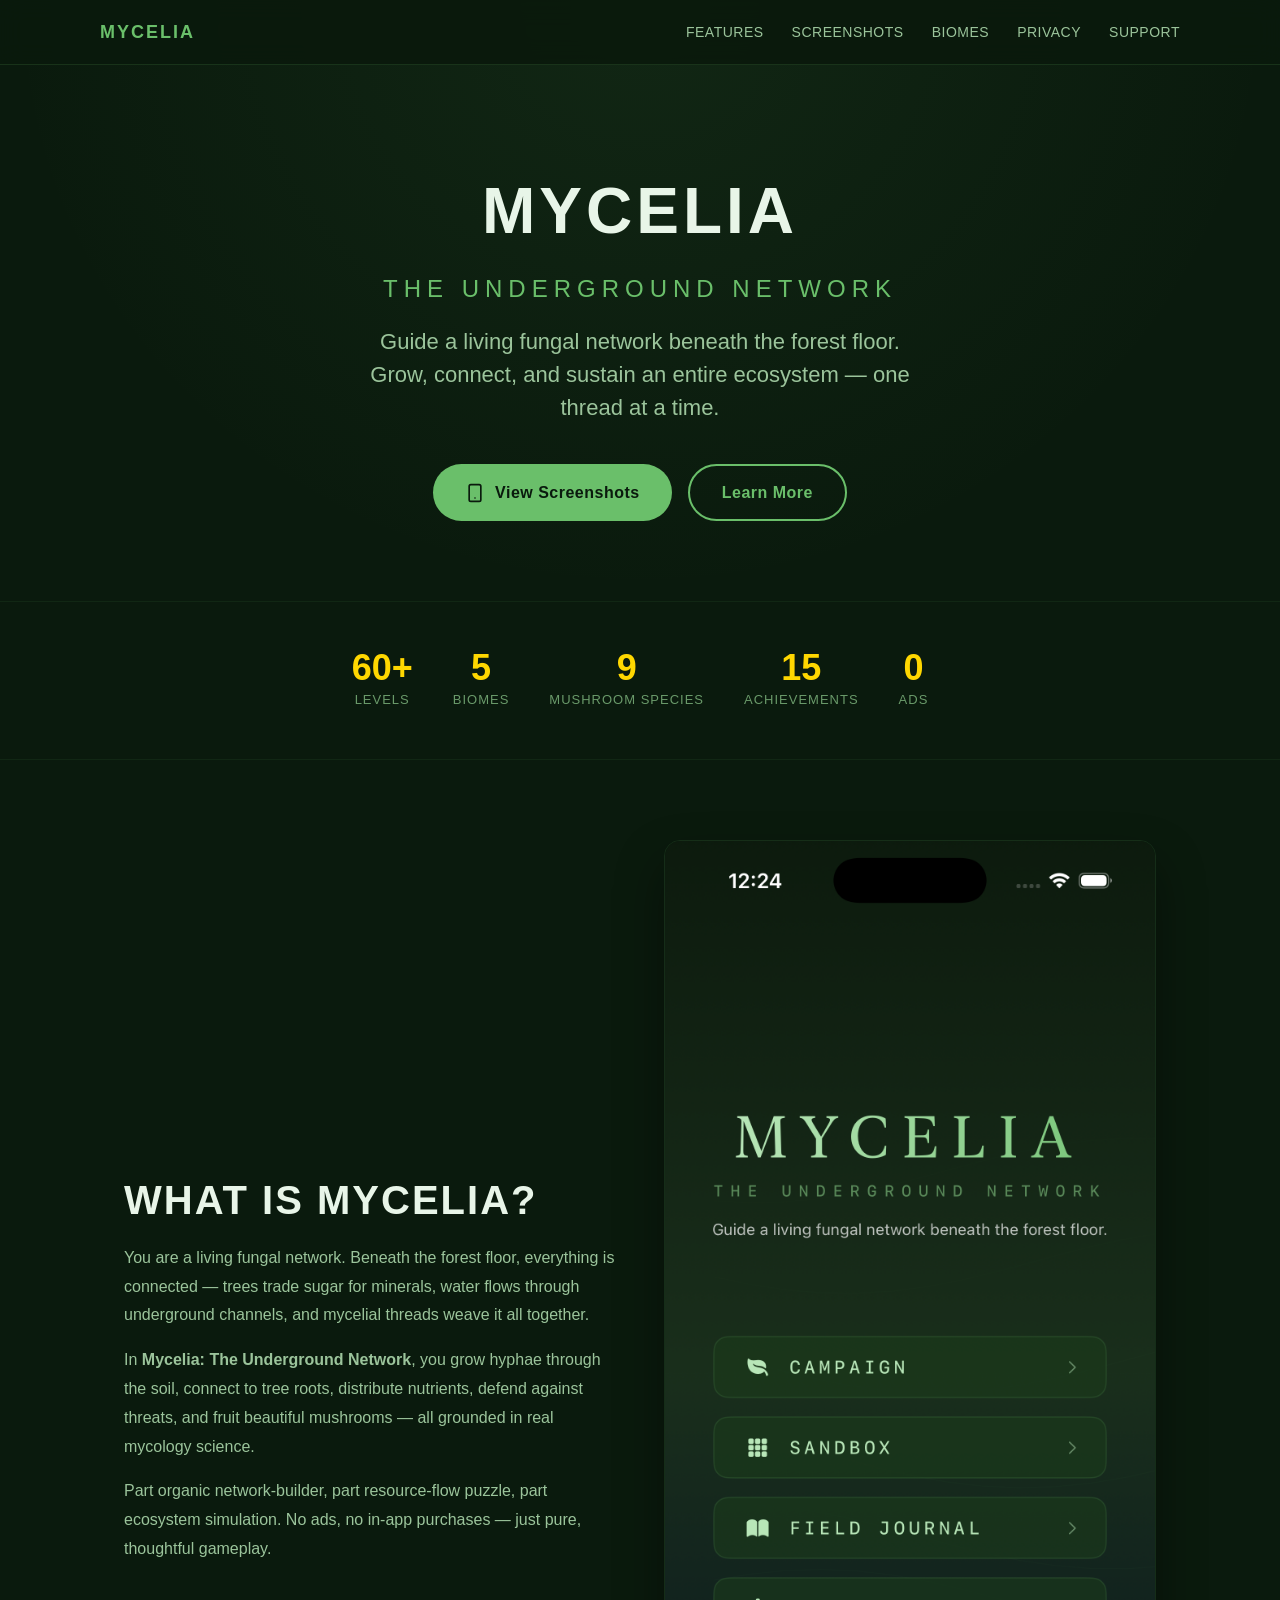
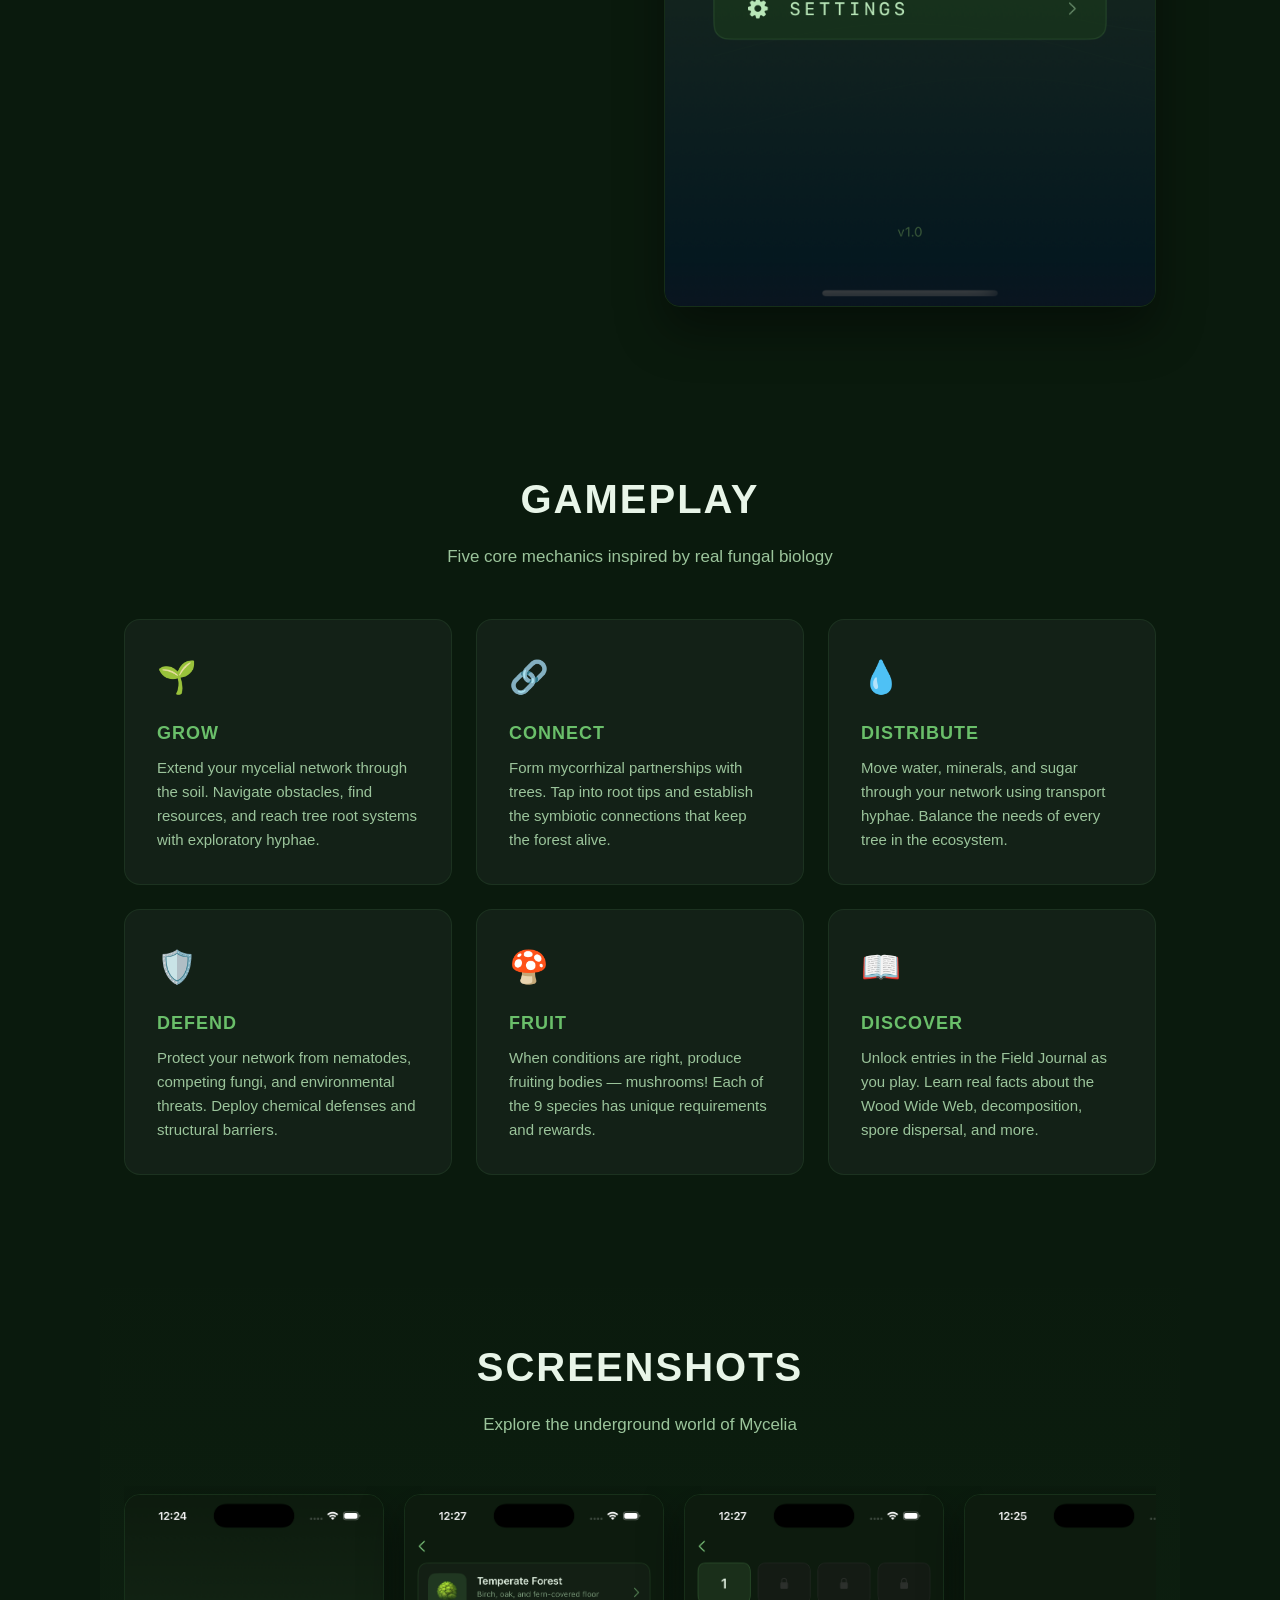
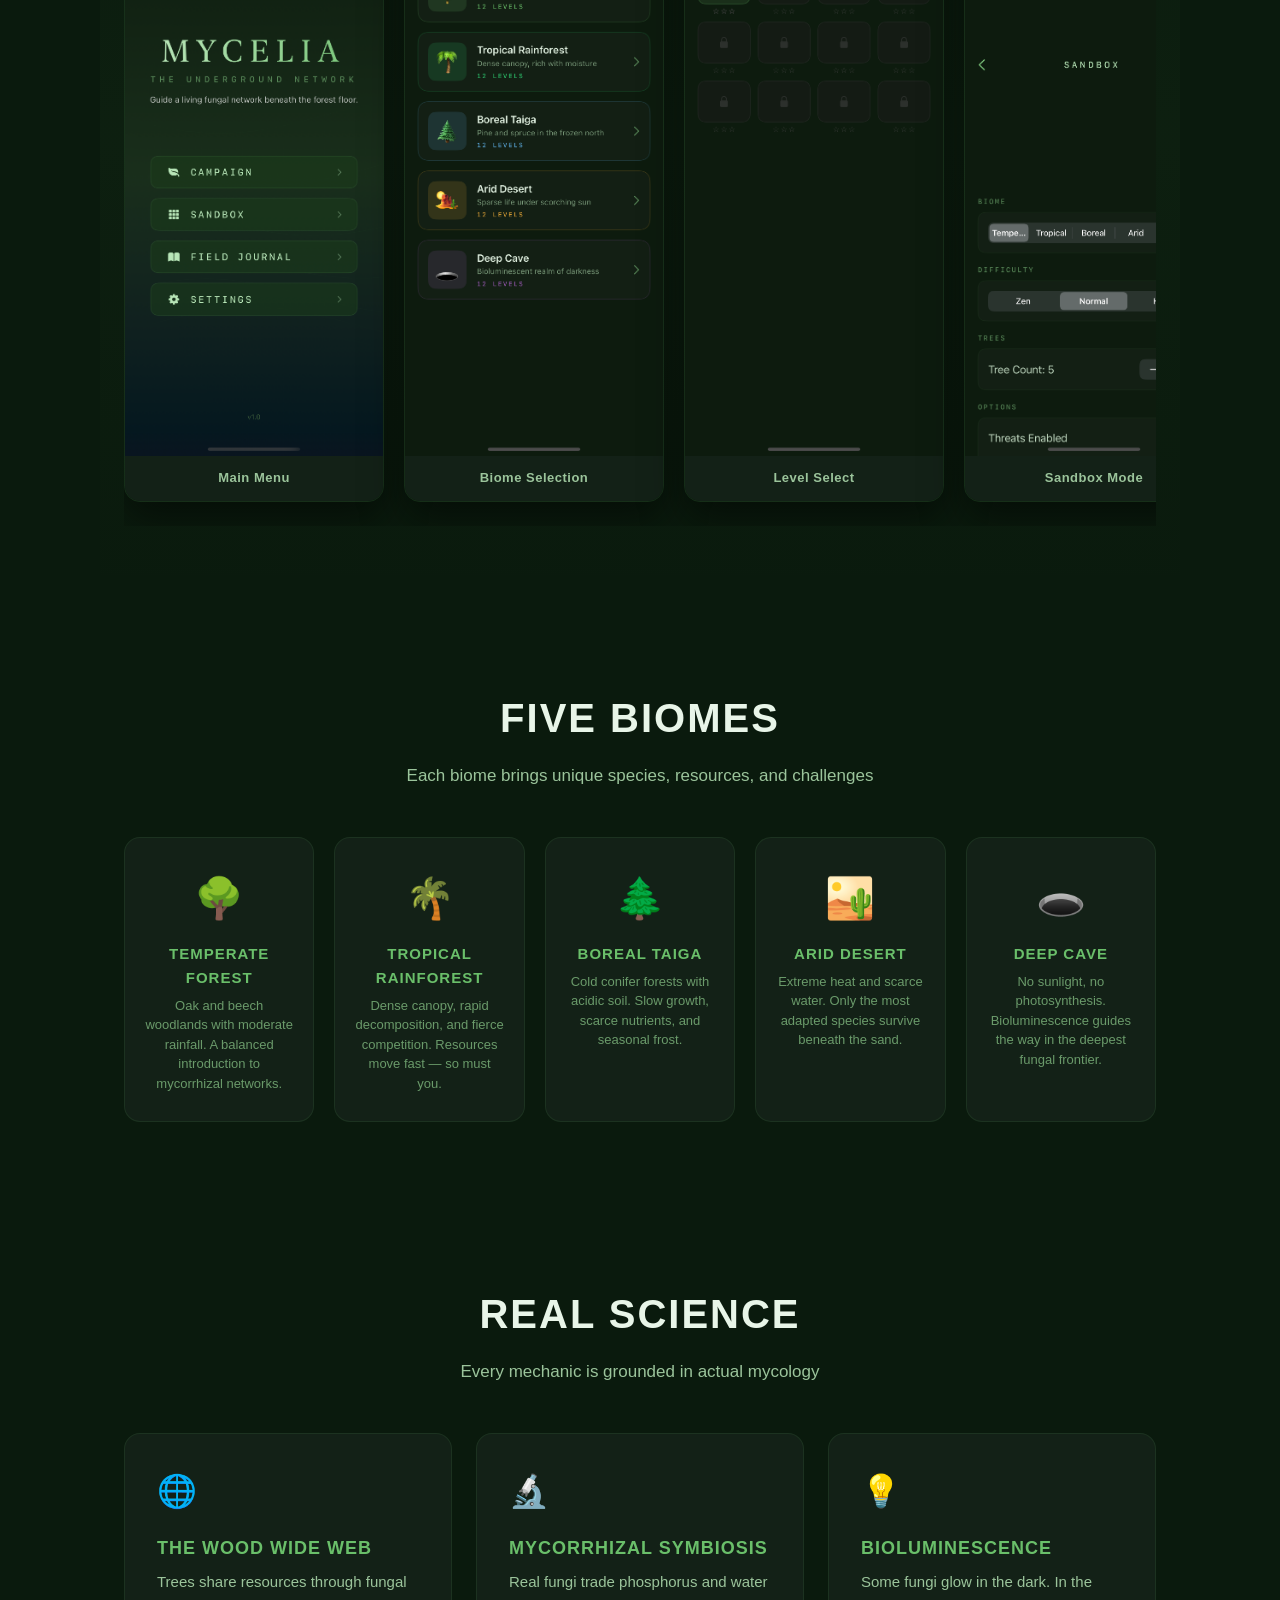
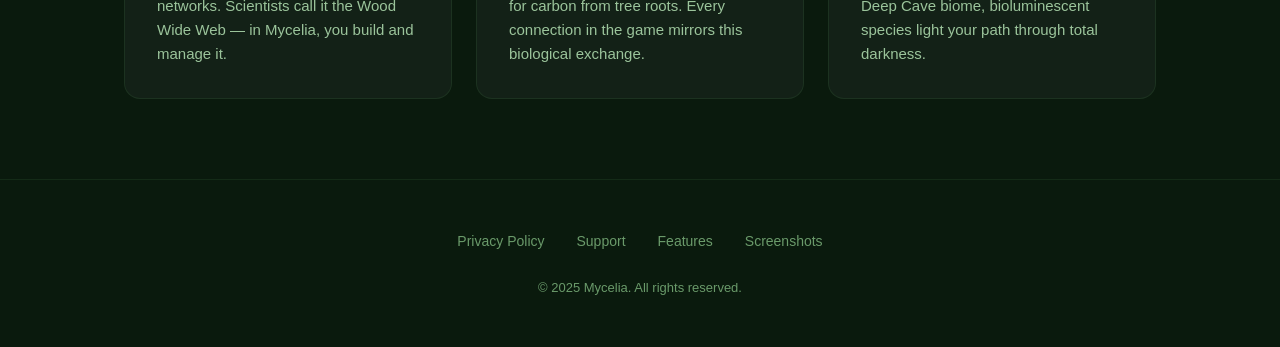
==== docs/index.html @ 4af87801 "Add files via upload" ====
<!DOCTYPE html>
<html lang="en">
<head>
  <meta charset="UTF-8">
  <meta name="viewport" content="width=device-width, initial-scale=1.0">
  <title>Mycelia: The Underground Network — Organic Fungal Network Puzzle Game for iOS</title>
  <meta name="description" content="Guide a living fungal network beneath the forest floor. Grow hyphae, connect roots, distribute nutrients, and fruit mushrooms across 5 biomes and 60 levels.">
  <meta name="theme-color" content="#0a1a0d">
  <meta property="og:title" content="Mycelia: The Underground Network">
  <meta property="og:description" content="An organic network-builder and ecosystem simulation for iOS. Guide a fungal network through 5 biomes, 60 levels, and real mycology.">
  <meta property="og:type" content="website">
  <meta property="og:image" content="screenshots/01_main_menu.png">
  <link rel="stylesheet" href="style.css">
</head>
<body>

<!-- ── Navigation ── -->
<nav class="site-nav" role="navigation" aria-label="Main navigation">
  <div class="nav-inner">
    <a href="index.html" class="logo">Mycelia</a>
    <ul class="nav-links">
      <li><a href="#features">Features</a></li>
      <li><a href="#screenshots">Screenshots</a></li>
      <li><a href="#biomes">Biomes</a></li>
      <li><a href="privacy.html">Privacy</a></li>
      <li><a href="support.html">Support</a></li>
    </ul>
  </div>
</nav>

<!-- ── Hero ── -->
<header class="hero">
  <h1>
    Mycelia
    <span>The Underground Network</span>
  </h1>
  <p class="tagline">Guide a living fungal network beneath the forest floor. Grow, connect, and sustain an entire ecosystem — one thread at a time.</p>
  <div class="cta-group">
    <a href="#screenshots" class="btn-primary">
      <svg viewBox="0 0 24 24" fill="none" stroke="currentColor" stroke-width="2" stroke-linecap="round" stroke-linejoin="round"><rect x="5" y="2" width="14" height="20" rx="2" ry="2"/><line x1="12" y1="18" x2="12.01" y2="18"/></svg>
      View Screenshots
    </a>
    <a href="#features" class="btn-secondary">Learn More</a>
  </div>
</header>

<!-- ── Highlights Strip ── -->
<div class="highlights">
  <div class="highlight-item">
    <div class="highlight-number">60+</div>
    <div class="highlight-label">Levels</div>
  </div>
  <div class="highlight-item">
    <div class="highlight-number">5</div>
    <div class="highlight-label">Biomes</div>
  </div>
  <div class="highlight-item">
    <div class="highlight-number">9</div>
    <div class="highlight-label">Mushroom Species</div>
  </div>
  <div class="highlight-item">
    <div class="highlight-number">15</div>
    <div class="highlight-label">Achievements</div>
  </div>
  <div class="highlight-item">
    <div class="highlight-number">0</div>
    <div class="highlight-label">Ads</div>
  </div>
</div>

<!-- ── About ── -->
<section class="section" id="about">
  <div class="about-grid">
    <div class="about-text">
      <h2 class="section-title" style="text-align:left">What Is Mycelia?</h2>
      <p>You are a living fungal network. Beneath the forest floor, everything is connected — trees trade sugar for minerals, water flows through underground channels, and mycelial threads weave it all together.</p>
      <p>In <strong>Mycelia: The Underground Network</strong>, you grow hyphae through the soil, connect to tree roots, distribute nutrients, defend against threats, and fruit beautiful mushrooms — all grounded in real mycology science.</p>
      <p>Part organic network-builder, part resource-flow puzzle, part ecosystem simulation. No ads, no in-app purchases — just pure, thoughtful gameplay.</p>
    </div>
    <div class="about-image">
      <img src="screenshots/01_main_menu.png" alt="Mycelia main menu showing the CAMPAIGN, SANDBOX, FIELD JOURNAL, and SETTINGS options" loading="lazy">
    </div>
  </div>
</section>

<!-- ── Features ── -->
<section class="section" id="features">
  <h2 class="section-title">Gameplay</h2>
  <p class="section-subtitle">Five core mechanics inspired by real fungal biology</p>
  <div class="features-grid">
    <div class="feature-card">
      <div class="feature-icon">🌱</div>
      <h3>Grow</h3>
      <p>Extend your mycelial network through the soil. Navigate obstacles, find resources, and reach tree root systems with exploratory hyphae.</p>
    </div>
    <div class="feature-card">
      <div class="feature-icon">🔗</div>
      <h3>Connect</h3>
      <p>Form mycorrhizal partnerships with trees. Tap into root tips and establish the symbiotic connections that keep the forest alive.</p>
    </div>
    <div class="feature-card">
      <div class="feature-icon">💧</div>
      <h3>Distribute</h3>
      <p>Move water, minerals, and sugar through your network using transport hyphae. Balance the needs of every tree in the ecosystem.</p>
    </div>
    <div class="feature-card">
      <div class="feature-icon">🛡️</div>
      <h3>Defend</h3>
      <p>Protect your network from nematodes, competing fungi, and environmental threats. Deploy chemical defenses and structural barriers.</p>
    </div>
    <div class="feature-card">
      <div class="feature-icon">🍄</div>
      <h3>Fruit</h3>
      <p>When conditions are right, produce fruiting bodies — mushrooms! Each of the 9 species has unique requirements and rewards.</p>
    </div>
    <div class="feature-card">
      <div class="feature-icon">📖</div>
      <h3>Discover</h3>
      <p>Unlock entries in the Field Journal as you play. Learn real facts about the Wood Wide Web, decomposition, spore dispersal, and more.</p>
    </div>
  </div>
</section>

<!-- ── Screenshots ── -->
<section class="section screenshots-section" id="screenshots">
  <h2 class="section-title">Screenshots</h2>
  <p class="section-subtitle">Explore the underground world of Mycelia</p>
  <div class="screenshots-scroll">
    <div class="screenshot-item">
      <img src="screenshots/01_main_menu.png" alt="Main menu with Campaign, Sandbox, Field Journal, and Settings" loading="lazy">
      <div class="screenshot-caption">Main Menu</div>
    </div>
    <div class="screenshot-item">
      <img src="screenshots/02_biome_select.png" alt="Biome selection showing Temperate Forest, Tropical Rainforest, Boreal Taiga, Arid Desert, and Deep Cave" loading="lazy">
      <div class="screenshot-caption">Biome Selection</div>
    </div>
    <div class="screenshot-item">
      <img src="screenshots/03_level_select.png" alt="Level grid with 12 levels, star ratings, and lock indicators" loading="lazy">
      <div class="screenshot-caption">Level Select</div>
    </div>
    <div class="screenshot-item">
      <img src="screenshots/04_sandbox.png" alt="Sandbox mode configuration with biome, difficulty, and tree options" loading="lazy">
      <div class="screenshot-caption">Sandbox Mode</div>
    </div>
    <div class="screenshot-item">
      <img src="screenshots/05_gameplay.png" alt="Tutorial guide showing controls, objectives, and quick start instructions" loading="lazy">
      <div class="screenshot-caption">Tutorial Guide</div>
    </div>
  </div>
</section>

<!-- ── Biomes ── -->
<section class="section" id="biomes">
  <h2 class="section-title">Five Biomes</h2>
  <p class="section-subtitle">Each biome brings unique species, resources, and challenges</p>
  <div class="biomes-grid">
    <div class="biome-card">
      <div class="biome-emoji">🌳</div>
      <h3>Temperate Forest</h3>
      <p>Oak and beech woodlands with moderate rainfall. A balanced introduction to mycorrhizal networks.</p>
    </div>
    <div class="biome-card">
      <div class="biome-emoji">🌴</div>
      <h3>Tropical Rainforest</h3>
      <p>Dense canopy, rapid decomposition, and fierce competition. Resources move fast — so must you.</p>
    </div>
    <div class="biome-card">
      <div class="biome-emoji">🌲</div>
      <h3>Boreal Taiga</h3>
      <p>Cold conifer forests with acidic soil. Slow growth, scarce nutrients, and seasonal frost.</p>
    </div>
    <div class="biome-card">
      <div class="biome-emoji">🏜️</div>
      <h3>Arid Desert</h3>
      <p>Extreme heat and scarce water. Only the most adapted species survive beneath the sand.</p>
    </div>
    <div class="biome-card">
      <div class="biome-emoji">🕳️</div>
      <h3>Deep Cave</h3>
      <p>No sunlight, no photosynthesis. Bioluminescence guides the way in the deepest fungal frontier.</p>
    </div>
  </div>
</section>

<!-- ── Science ── -->
<section class="section" id="science">
  <h2 class="section-title">Real Science</h2>
  <p class="section-subtitle">Every mechanic is grounded in actual mycology</p>
  <div class="features-grid">
    <div class="feature-card">
      <div class="feature-icon">🌐</div>
      <h3>The Wood Wide Web</h3>
      <p>Trees share resources through fungal networks. Scientists call it the Wood Wide Web — in Mycelia, you build and manage it.</p>
    </div>
    <div class="feature-card">
      <div class="feature-icon">🔬</div>
      <h3>Mycorrhizal Symbiosis</h3>
      <p>Real fungi trade phosphorus and water for carbon from tree roots. Every connection in the game mirrors this biological exchange.</p>
    </div>
    <div class="feature-card">
      <div class="feature-icon">💡</div>
      <h3>Bioluminescence</h3>
      <p>Some fungi glow in the dark. In the Deep Cave biome, bioluminescent species light your path through total darkness.</p>
    </div>
  </div>
</section>

<!-- ── Footer ── -->
<footer class="site-footer">
  <div class="footer-inner">
    <ul class="footer-links">
      <li><a href="privacy.html">Privacy Policy</a></li>
      <li><a href="support.html">Support</a></li>
      <li><a href="#features">Features</a></li>
      <li><a href="#screenshots">Screenshots</a></li>
    </ul>
    <p class="footer-copy">&copy; 2025 Mycelia. All rights reserved.</p>
  </div>
</footer>

</body>
</html>
---- docs/style.css ----
/* ── Mycelia Website ── */
:root {
  --bg-dark: #0a1a0d;
  --bg-card: #132117;
  --bg-card-hover: #1a2f1e;
  --green-accent: #6abf6a;
  --green-light: #b8e6b8;
  --green-muted: #3d7a3d;
  --gold: #ffd700;
  --text-primary: #e8f5e8;
  --text-secondary: #9bc49b;
  --text-muted: #6a9a6a;
  --font-body: -apple-system, BlinkMacSystemFont, 'Segoe UI', Roboto, Helvetica, Arial, sans-serif;
  --font-display: 'SF Pro Display', -apple-system, BlinkMacSystemFont, 'Segoe UI', Roboto, sans-serif;
  --max-width: 1080px;
  --radius: 16px;
}

*, *::before, *::after {
  box-sizing: border-box;
  margin: 0;
  padding: 0;
}

html {
  scroll-behavior: smooth;
  -webkit-text-size-adjust: 100%;
}

body {
  font-family: var(--font-body);
  background: var(--bg-dark);
  color: var(--text-primary);
  line-height: 1.6;
  min-height: 100vh;
  overflow-x: hidden;
}

a {
  color: var(--green-accent);
  text-decoration: none;
  transition: color 0.2s;
}
a:hover {
  color: var(--green-light);
}

img {
  max-width: 100%;
  height: auto;
  display: block;
}

/* ── Navigation ── */
.site-nav {
  position: fixed;
  top: 0;
  left: 0;
  right: 0;
  z-index: 100;
  background: rgba(10, 26, 13, 0.92);
  backdrop-filter: blur(12px);
  -webkit-backdrop-filter: blur(12px);
  border-bottom: 1px solid rgba(106, 191, 106, 0.15);
  padding: 0 24px;
}
.site-nav .nav-inner {
  max-width: var(--max-width);
  margin: 0 auto;
  display: flex;
  align-items: center;
  justify-content: space-between;
  height: 64px;
}
.site-nav .logo {
  font-family: var(--font-display);
  font-size: 18px;
  font-weight: 700;
  letter-spacing: 2px;
  color: var(--green-accent);
  text-transform: uppercase;
}
.nav-links {
  display: flex;
  gap: 28px;
  list-style: none;
}
.nav-links a {
  font-size: 14px;
  font-weight: 500;
  color: var(--text-secondary);
  letter-spacing: 0.5px;
  text-transform: uppercase;
  transition: color 0.2s;
}
.nav-links a:hover {
  color: var(--green-accent);
}

/* ── Hero ── */
.hero {
  padding: 160px 24px 80px;
  text-align: center;
  position: relative;
  overflow: hidden;
  background: radial-gradient(ellipse at 50% 0%, rgba(106, 191, 106, 0.08) 0%, transparent 70%);
}
.hero h1 {
  font-family: var(--font-display);
  font-size: clamp(36px, 6vw, 64px);
  font-weight: 800;
  letter-spacing: 4px;
  text-transform: uppercase;
  color: var(--text-primary);
  margin-bottom: 16px;
}
.hero h1 span {
  display: block;
  font-size: clamp(16px, 2.5vw, 24px);
  font-weight: 400;
  letter-spacing: 6px;
  color: var(--green-accent);
  margin-top: 8px;
}
.hero .tagline {
  font-size: clamp(16px, 2vw, 22px);
  color: var(--text-secondary);
  max-width: 560px;
  margin: 0 auto 40px;
  line-height: 1.5;
}
.hero .cta-group {
  display: flex;
  gap: 16px;
  justify-content: center;
  flex-wrap: wrap;
}
.btn-primary {
  display: inline-flex;
  align-items: center;
  gap: 10px;
  padding: 14px 32px;
  background: var(--green-accent);
  color: var(--bg-dark);
  border-radius: 50px;
  font-weight: 700;
  font-size: 16px;
  letter-spacing: 0.5px;
  transition: background 0.2s, transform 0.15s;
}
.btn-primary:hover {
  background: var(--green-light);
  color: var(--bg-dark);
  transform: translateY(-2px);
}
.btn-primary svg {
  width: 20px;
  height: 20px;
}
.btn-secondary {
  display: inline-flex;
  align-items: center;
  gap: 10px;
  padding: 14px 32px;
  background: transparent;
  color: var(--green-accent);
  border: 2px solid var(--green-accent);
  border-radius: 50px;
  font-weight: 700;
  font-size: 16px;
  letter-spacing: 0.5px;
  transition: background 0.2s, transform 0.15s;
}
.btn-secondary:hover {
  background: rgba(106, 191, 106, 0.1);
  transform: translateY(-2px);
}

/* ── Sections ── */
.section {
  padding: 80px 24px;
  max-width: var(--max-width);
  margin: 0 auto;
}
.section-title {
  font-family: var(--font-display);
  font-size: clamp(24px, 3.5vw, 40px);
  font-weight: 700;
  letter-spacing: 2px;
  text-transform: uppercase;
  text-align: center;
  margin-bottom: 12px;
  color: var(--text-primary);
}
.section-subtitle {
  text-align: center;
  color: var(--text-secondary);
  font-size: 17px;
  max-width: 600px;
  margin: 0 auto 48px;
}

/* ── About / Pitch ── */
.about-grid {
  display: grid;
  grid-template-columns: 1fr 1fr;
  gap: 48px;
  align-items: center;
}
.about-text p {
  color: var(--text-secondary);
  font-size: 16px;
  line-height: 1.8;
  margin-bottom: 16px;
}
.about-image {
  border-radius: var(--radius);
  overflow: hidden;
  box-shadow: 0 24px 48px rgba(0, 0, 0, 0.4);
  border: 1px solid rgba(106, 191, 106, 0.12);
}

/* ── Features ── */
.features-grid {
  display: grid;
  grid-template-columns: repeat(auto-fit, minmax(280px, 1fr));
  gap: 24px;
}
.feature-card {
  background: var(--bg-card);
  border: 1px solid rgba(106, 191, 106, 0.1);
  border-radius: var(--radius);
  padding: 32px;
  transition: transform 0.2s, border-color 0.2s;
}
.feature-card:hover {
  transform: translateY(-4px);
  border-color: rgba(106, 191, 106, 0.25);
}
.feature-icon {
  font-size: 32px;
  margin-bottom: 16px;
}
.feature-card h3 {
  font-family: var(--font-display);
  font-size: 18px;
  font-weight: 700;
  letter-spacing: 1px;
  text-transform: uppercase;
  margin-bottom: 8px;
  color: var(--green-accent);
}
.feature-card p {
  color: var(--text-secondary);
  font-size: 15px;
  line-height: 1.6;
}

/* ── Biomes ── */
.biomes-grid {
  display: grid;
  grid-template-columns: repeat(auto-fit, minmax(180px, 1fr));
  gap: 20px;
}
.biome-card {
  background: var(--bg-card);
  border: 1px solid rgba(106, 191, 106, 0.1);
  border-radius: var(--radius);
  padding: 28px 20px;
  text-align: center;
  transition: transform 0.2s, border-color 0.2s;
}
.biome-card:hover {
  transform: translateY(-4px);
  border-color: rgba(106, 191, 106, 0.25);
}
.biome-emoji {
  font-size: 40px;
  margin-bottom: 12px;
}
.biome-card h3 {
  font-size: 15px;
  font-weight: 700;
  letter-spacing: 1px;
  text-transform: uppercase;
  margin-bottom: 6px;
  color: var(--green-accent);
}
.biome-card p {
  color: var(--text-muted);
  font-size: 13px;
  line-height: 1.5;
}

/* ── Screenshots ── */
.screenshots-section {
  background: linear-gradient(180deg, transparent 0%, rgba(106, 191, 106, 0.03) 50%, transparent 100%);
}
.screenshots-scroll {
  display: flex;
  gap: 20px;
  overflow-x: auto;
  scroll-snap-type: x mandatory;
  -webkit-overflow-scrolling: touch;
  padding: 8px 0 24px;
  scrollbar-width: thin;
  scrollbar-color: var(--green-muted) transparent;
}
.screenshots-scroll::-webkit-scrollbar {
  height: 6px;
}
.screenshots-scroll::-webkit-scrollbar-track {
  background: transparent;
}
.screenshots-scroll::-webkit-scrollbar-thumb {
  background: var(--green-muted);
  border-radius: 3px;
}
.screenshot-item {
  flex: 0 0 auto;
  scroll-snap-align: center;
  width: 260px;
  border-radius: var(--radius);
  overflow: hidden;
  box-shadow: 0 16px 40px rgba(0, 0, 0, 0.5);
  border: 1px solid rgba(106, 191, 106, 0.12);
  transition: transform 0.2s;
}
.screenshot-item:hover {
  transform: scale(1.03);
}
.screenshot-item img {
  width: 100%;
  height: auto;
  display: block;
}
.screenshot-caption {
  background: var(--bg-card);
  padding: 12px 16px;
  font-size: 13px;
  font-weight: 600;
  color: var(--text-secondary);
  letter-spacing: 0.5px;
  text-align: center;
}

/* ── Highlights strip ── */
.highlights {
  display: flex;
  justify-content: center;
  flex-wrap: wrap;
  gap: 40px;
  padding: 48px 24px;
  border-top: 1px solid rgba(106, 191, 106, 0.08);
  border-bottom: 1px solid rgba(106, 191, 106, 0.08);
}
.highlight-item {
  text-align: center;
}
.highlight-number {
  font-family: var(--font-display);
  font-size: 36px;
  font-weight: 800;
  color: var(--gold);
  line-height: 1;
}
.highlight-label {
  font-size: 13px;
  color: var(--text-muted);
  text-transform: uppercase;
  letter-spacing: 1px;
  margin-top: 4px;
}

/* ── Footer ── */
.site-footer {
  padding: 48px 24px;
  border-top: 1px solid rgba(106, 191, 106, 0.1);
  text-align: center;
}
.footer-inner {
  max-width: var(--max-width);
  margin: 0 auto;
}
.footer-links {
  display: flex;
  justify-content: center;
  gap: 32px;
  list-style: none;
  margin-bottom: 24px;
}
.footer-links a {
  font-size: 14px;
  color: var(--text-muted);
  transition: color 0.2s;
}
.footer-links a:hover {
  color: var(--green-accent);
}
.footer-copy {
  font-size: 13px;
  color: var(--text-muted);
}

/* ── Legal pages (Privacy / Support) ── */
.legal-page {
  padding: 120px 24px 80px;
  max-width: 720px;
  margin: 0 auto;
}
.legal-page h1 {
  font-family: var(--font-display);
  font-size: 32px;
  font-weight: 700;
  letter-spacing: 2px;
  text-transform: uppercase;
  margin-bottom: 8px;
}
.legal-page .last-updated {
  color: var(--text-muted);
  font-size: 14px;
  margin-bottom: 40px;
}
.legal-page h2 {
  font-family: var(--font-display);
  font-size: 20px;
  font-weight: 700;
  letter-spacing: 1px;
  margin-top: 36px;
  margin-bottom: 12px;
  color: var(--green-accent);
}
.legal-page p,
.legal-page li {
  color: var(--text-secondary);
  font-size: 15px;
  line-height: 1.8;
  margin-bottom: 12px;
}
.legal-page ul {
  padding-left: 24px;
}
.legal-page a {
  color: var(--green-accent);
}

/* ── Support page ── */
.support-card {
  background: var(--bg-card);
  border: 1px solid rgba(106, 191, 106, 0.15);
  border-radius: var(--radius);
  padding: 40px;
  text-align: center;
  margin-top: 32px;
  max-width: 480px;
  margin-left: auto;
  margin-right: auto;
}
.support-card .email-link {
  display: inline-block;
  font-size: 20px;
  font-weight: 700;
  color: var(--green-accent);
  margin: 16px 0;
  word-break: break-all;
}
.support-card p {
  color: var(--text-muted);
  font-size: 14px;
  margin-bottom: 0;
}

/* ── Responsive ── */
@media (max-width: 768px) {
  .about-grid {
    grid-template-columns: 1fr;
    gap: 32px;
  }
  .about-image {
    order: -1;
    max-width: 320px;
    margin: 0 auto;
  }
  .highlights {
    gap: 24px;
  }
  .nav-links {
    gap: 16px;
  }
  .nav-links a {
    font-size: 12px;
  }
  .screenshot-item {
    width: 220px;
  }
}

@media (max-width: 480px) {
  .hero {
    padding: 140px 16px 60px;
  }
  .section {
    padding: 60px 16px;
  }
  .hero .cta-group {
    flex-direction: column;
    align-items: center;
  }
  .nav-links {
    gap: 12px;
  }
  .screenshot-item {
    width: 200px;
  }
}
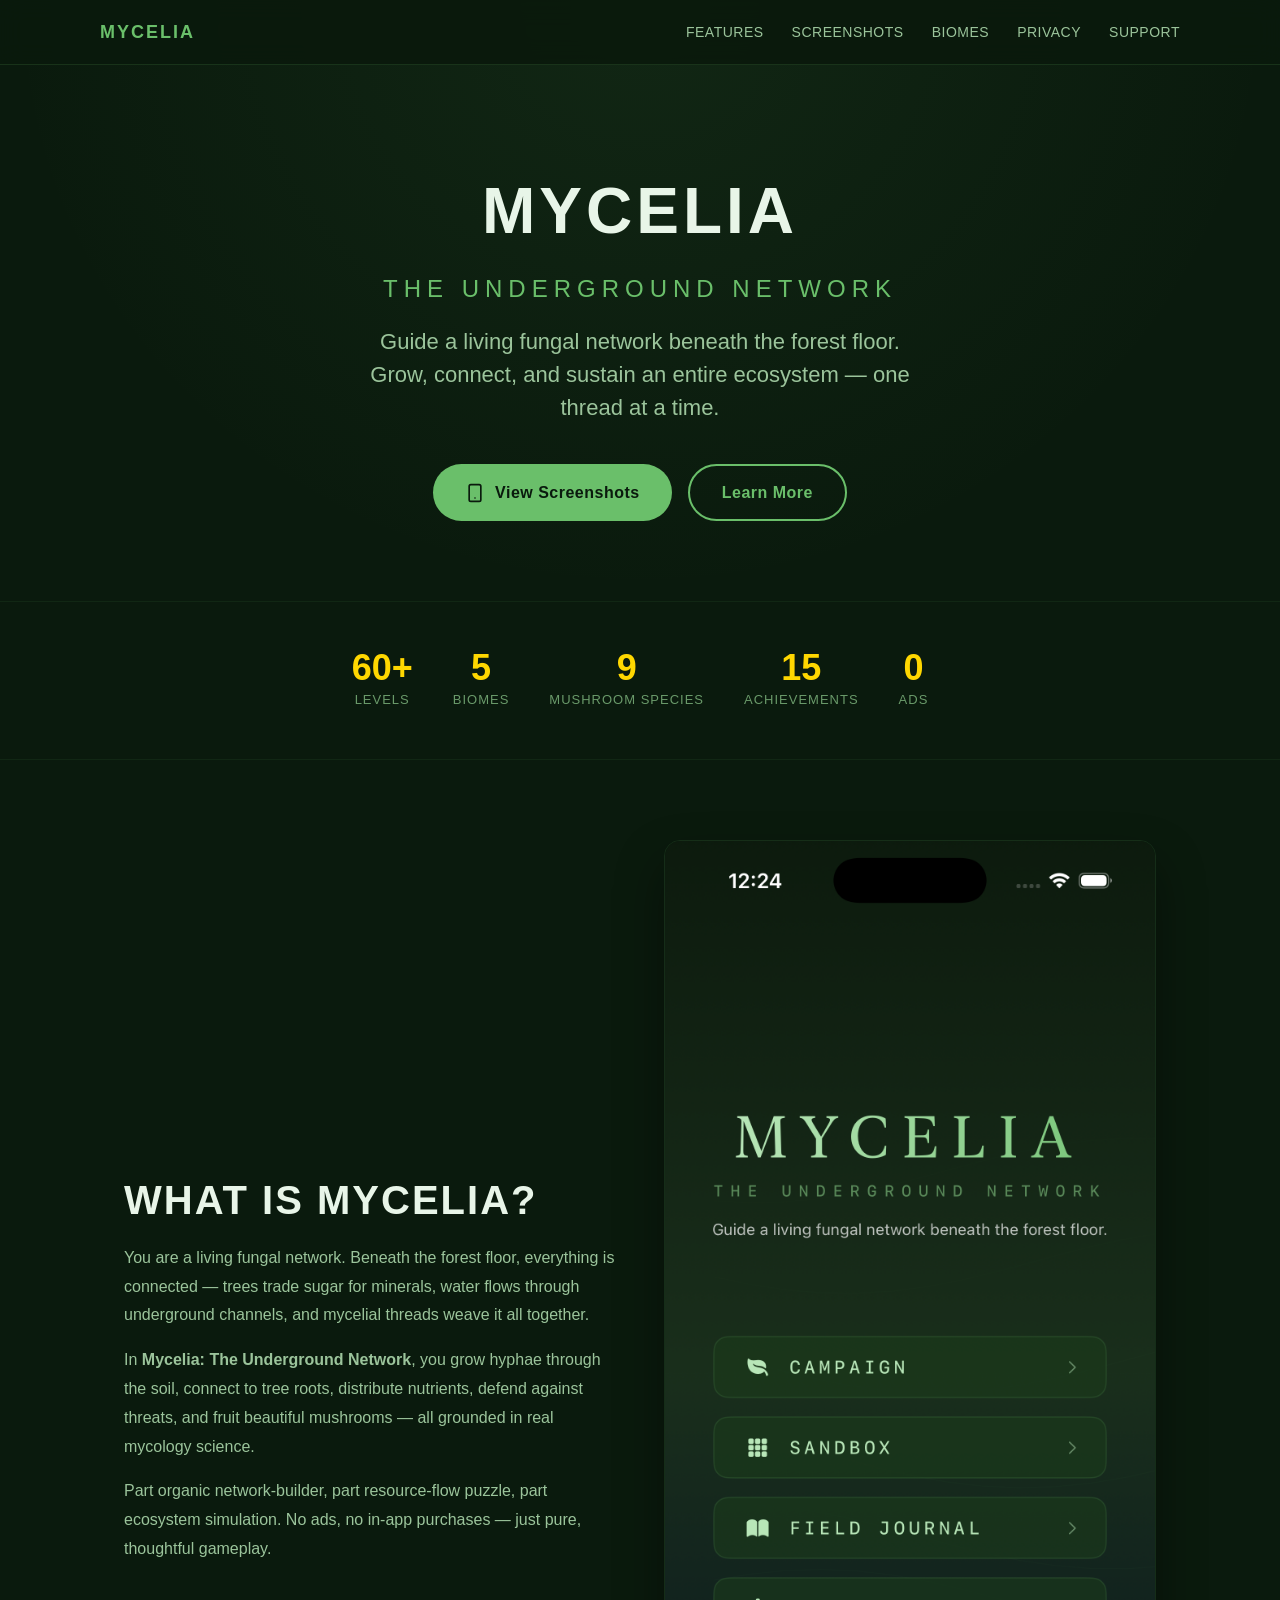
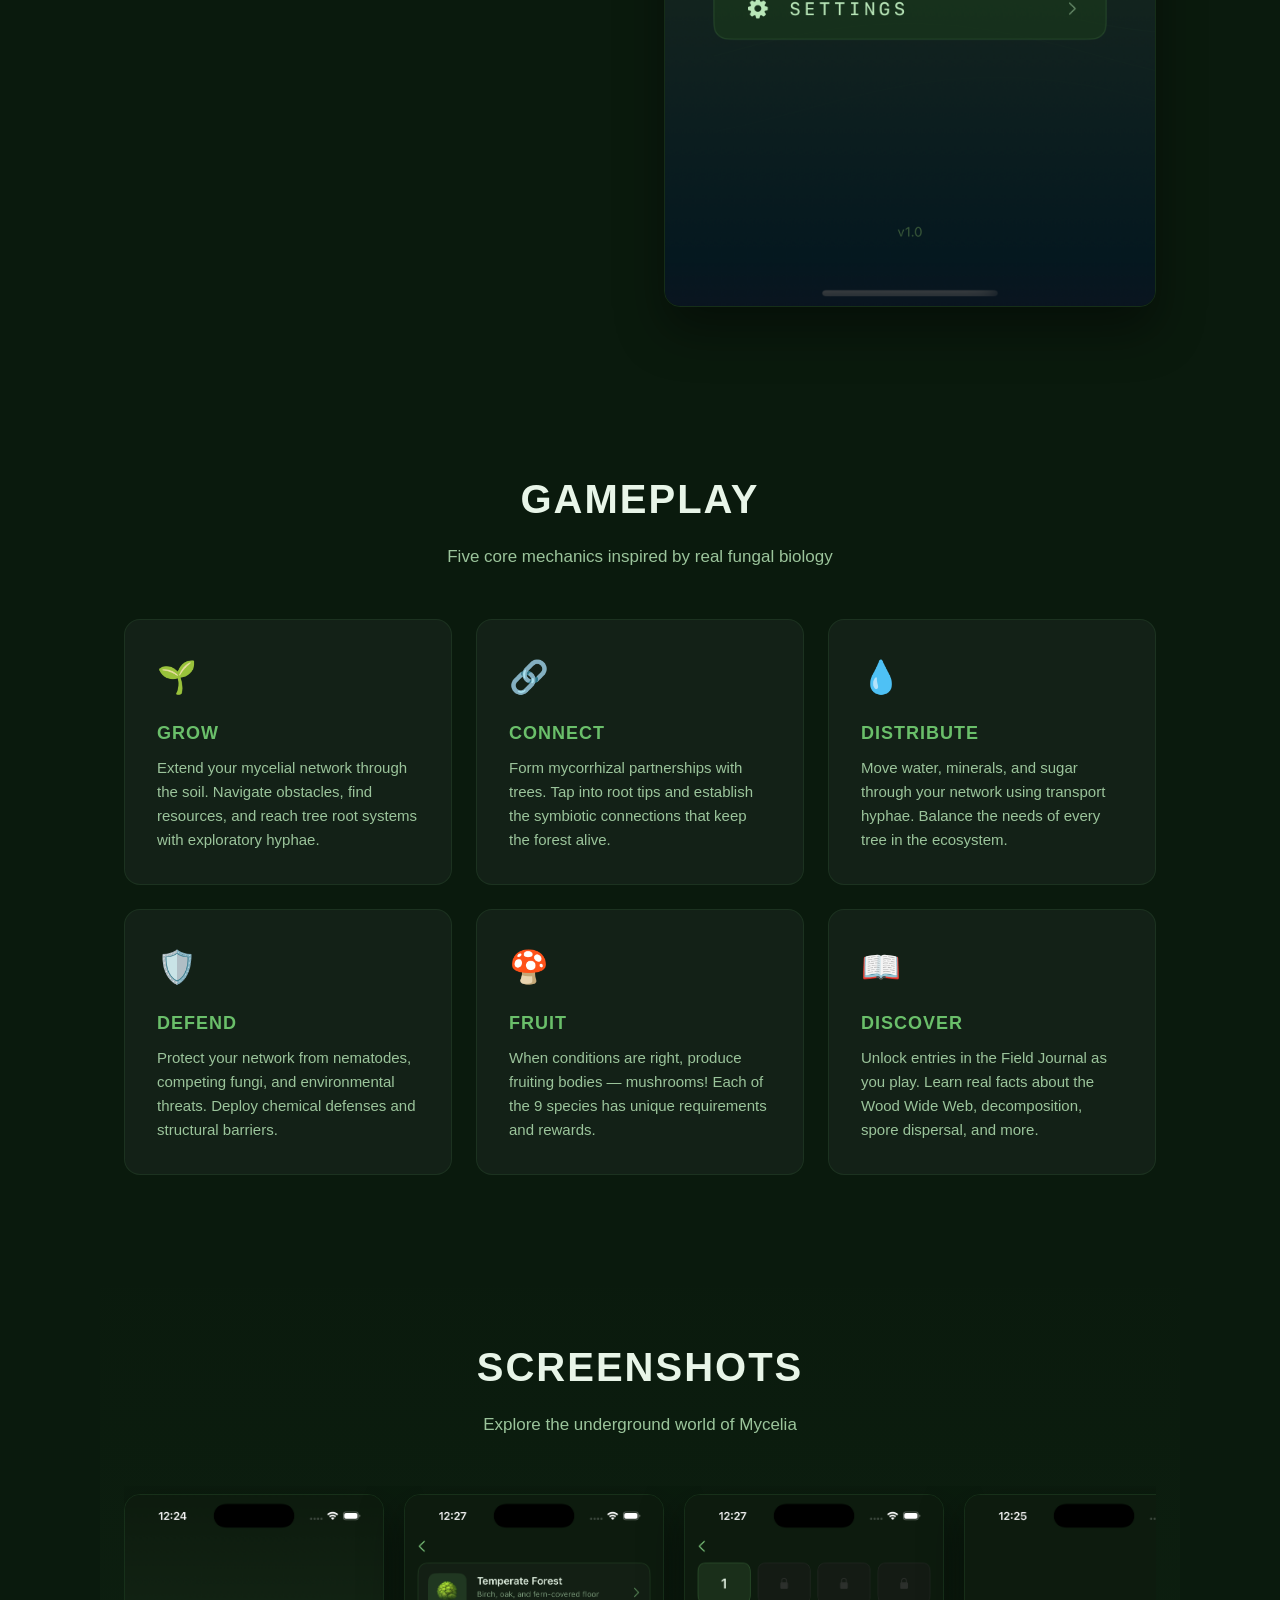
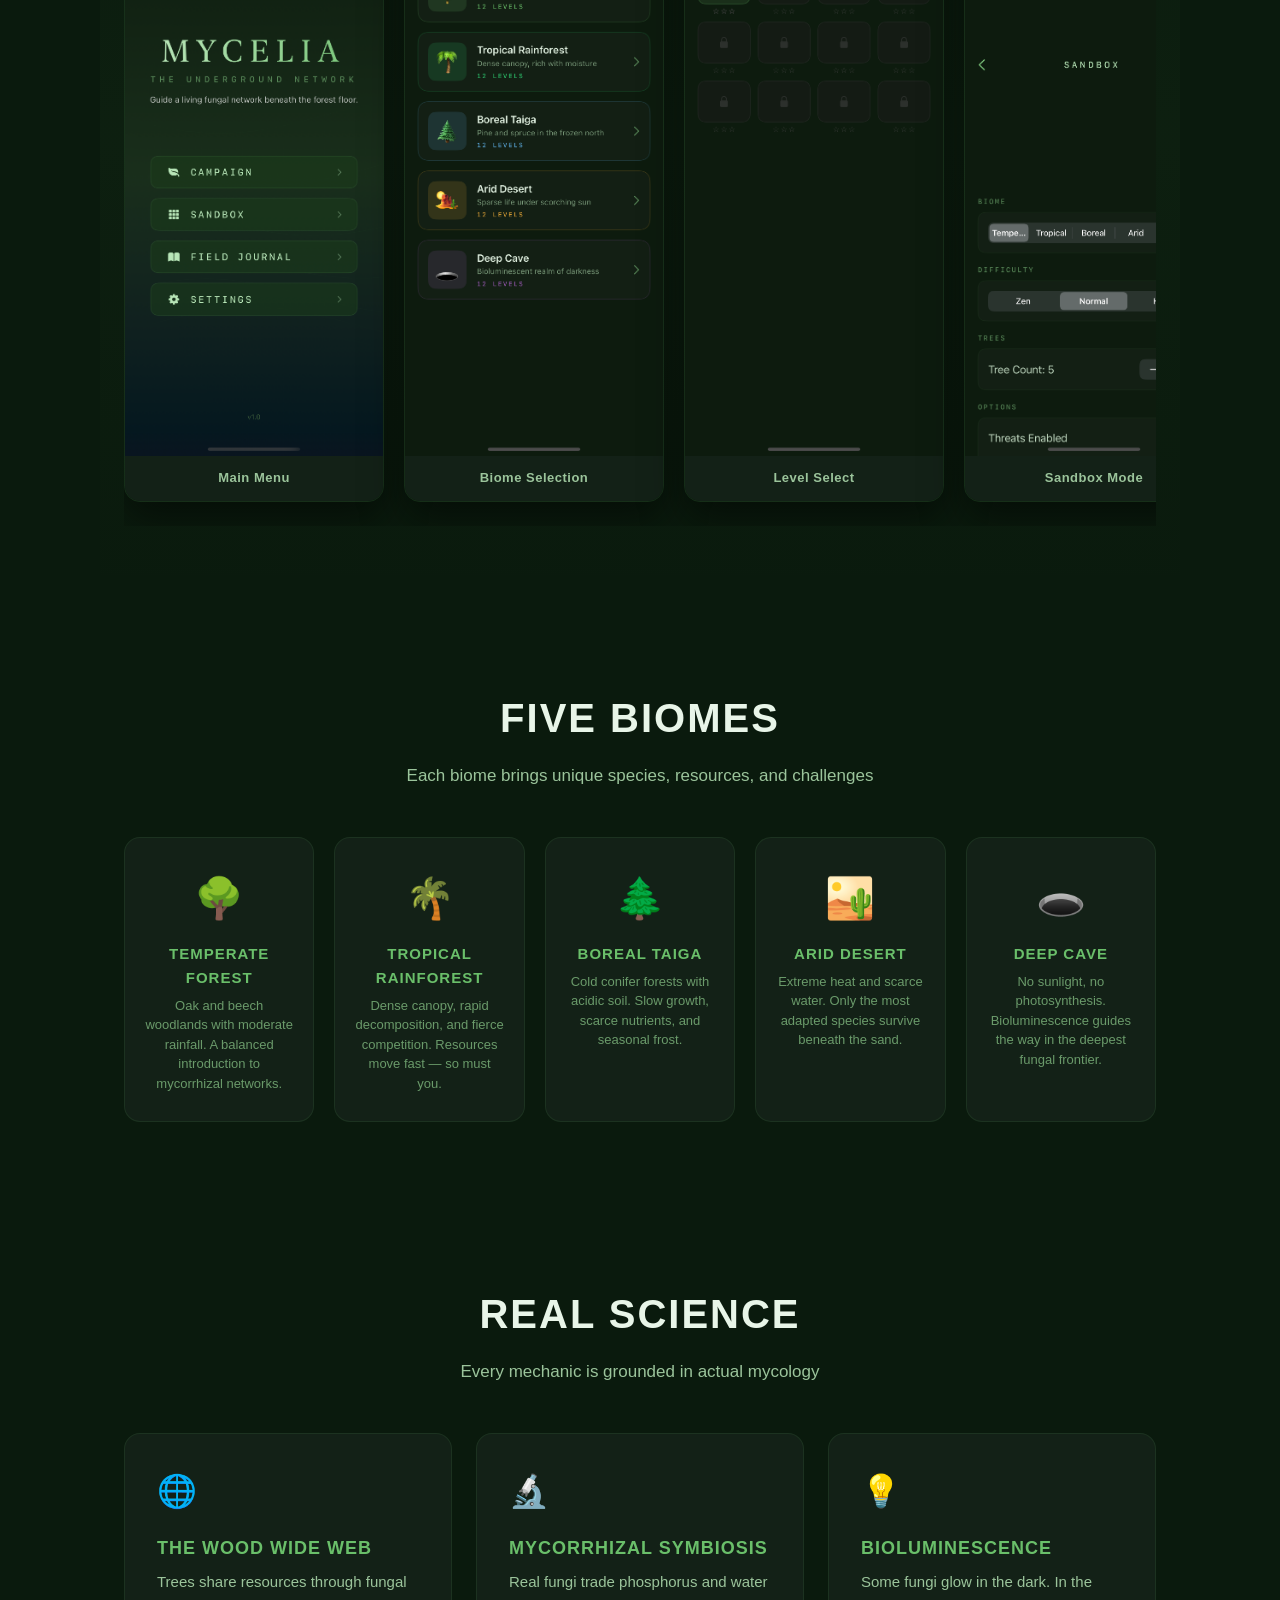
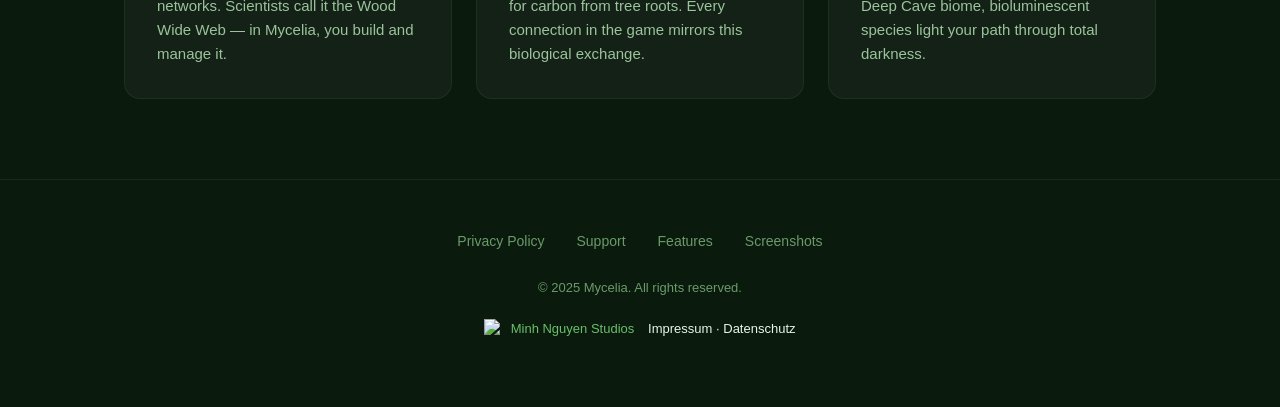
==== commit ab5e5d43: "Footer: Minh Nguyen Studios logo, Impressum und Datenschutz verlinken" ====
--- a/docs/index.html
+++ b/docs/index.html
@@ -216,6 +216,11 @@
     </ul>
     <p class="footer-copy">&copy; 2025 Mycelia. All rights reserved.</p>
   </div>
+<!-- Minh Nguyen Studios -->
+<div class="minh-studio" style="clear:both;margin:20px auto 0;text-align:center;font-size:13px;line-height:1.6">
+<a href="https://minh.systems/" aria-label="Minh Nguyen Studios" style="display:inline-block"><img src="https://minh.systems/brand/minh_studios_wortmarke_dunkel.svg" alt="Minh Nguyen Studios" width="160" height="40" style="display:block;margin:0 auto;width:160px;height:auto;border:0"></a>
+<a href="https://minh.systems/impressum/" style="color:inherit">Impressum</a> · <a href="https://minh.systems/datenschutz/" style="color:inherit">Datenschutz</a>
+</div>
 </footer>
 
 </body>
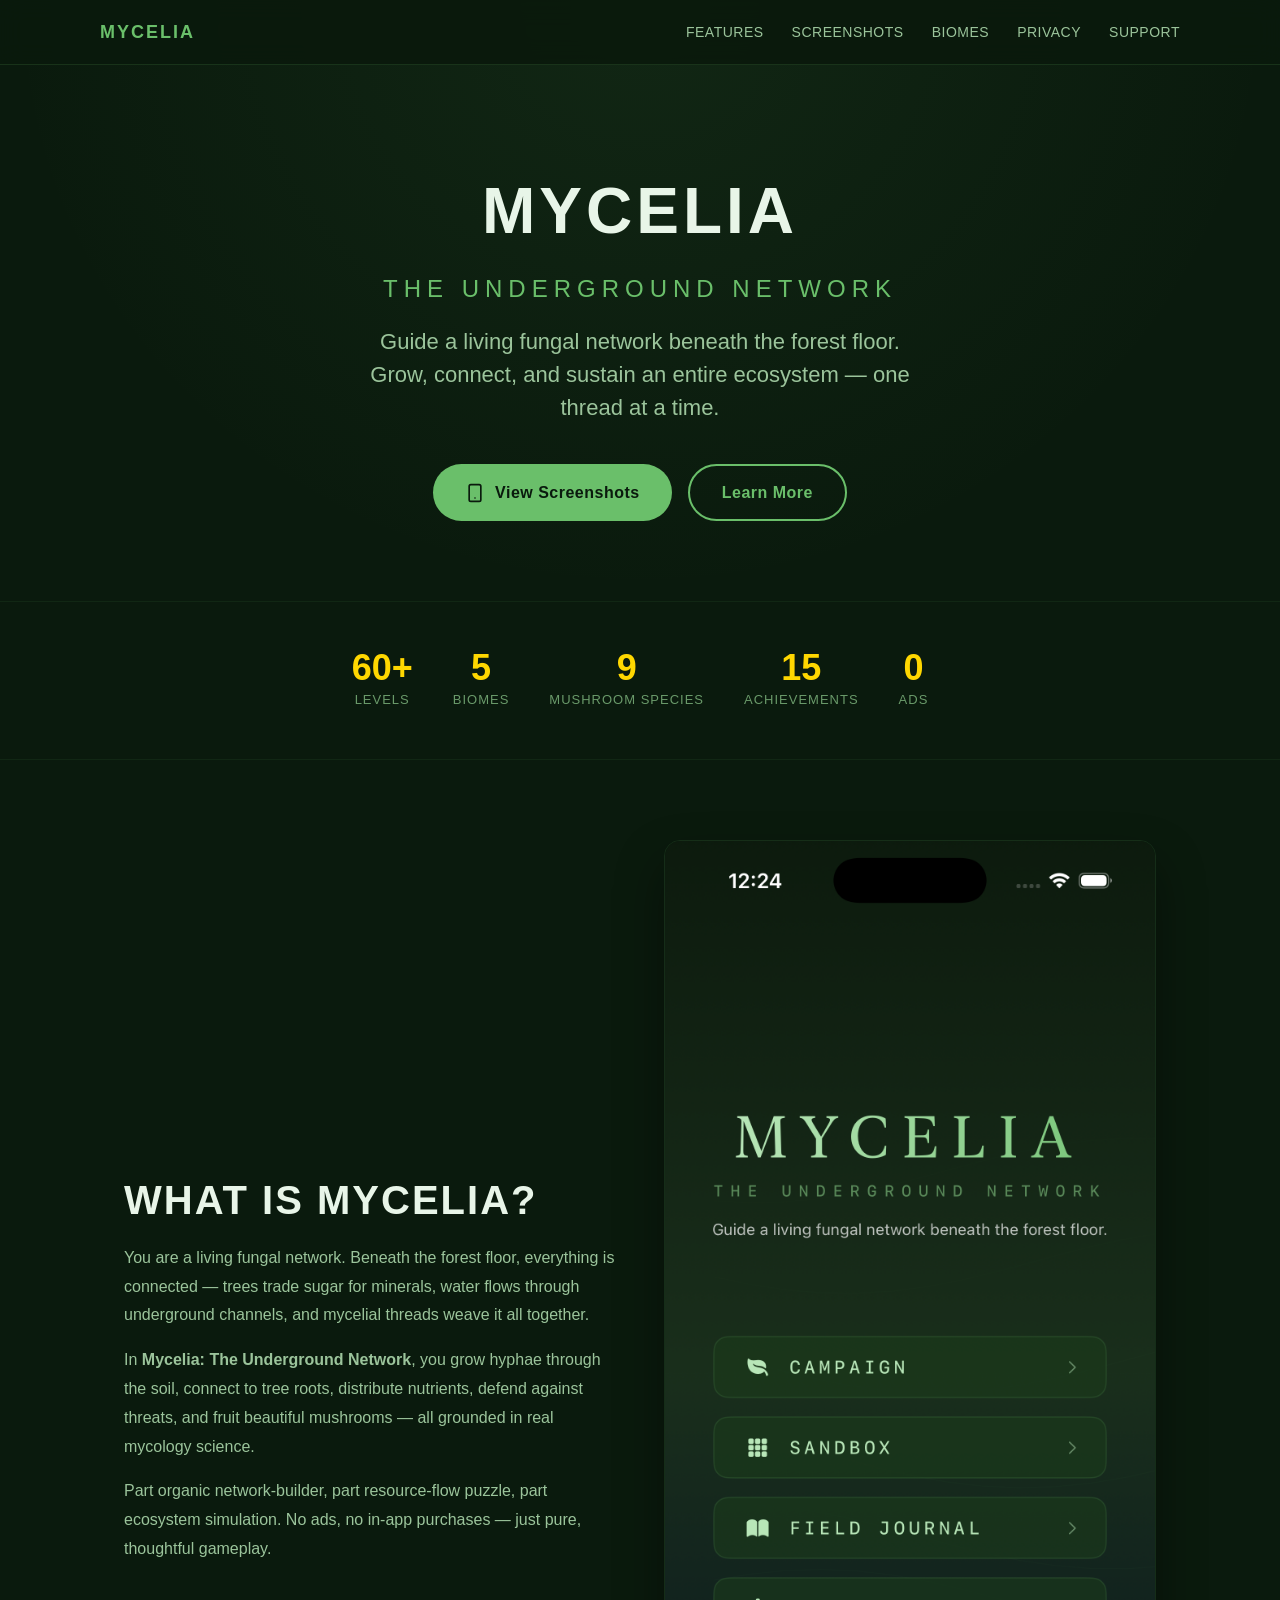
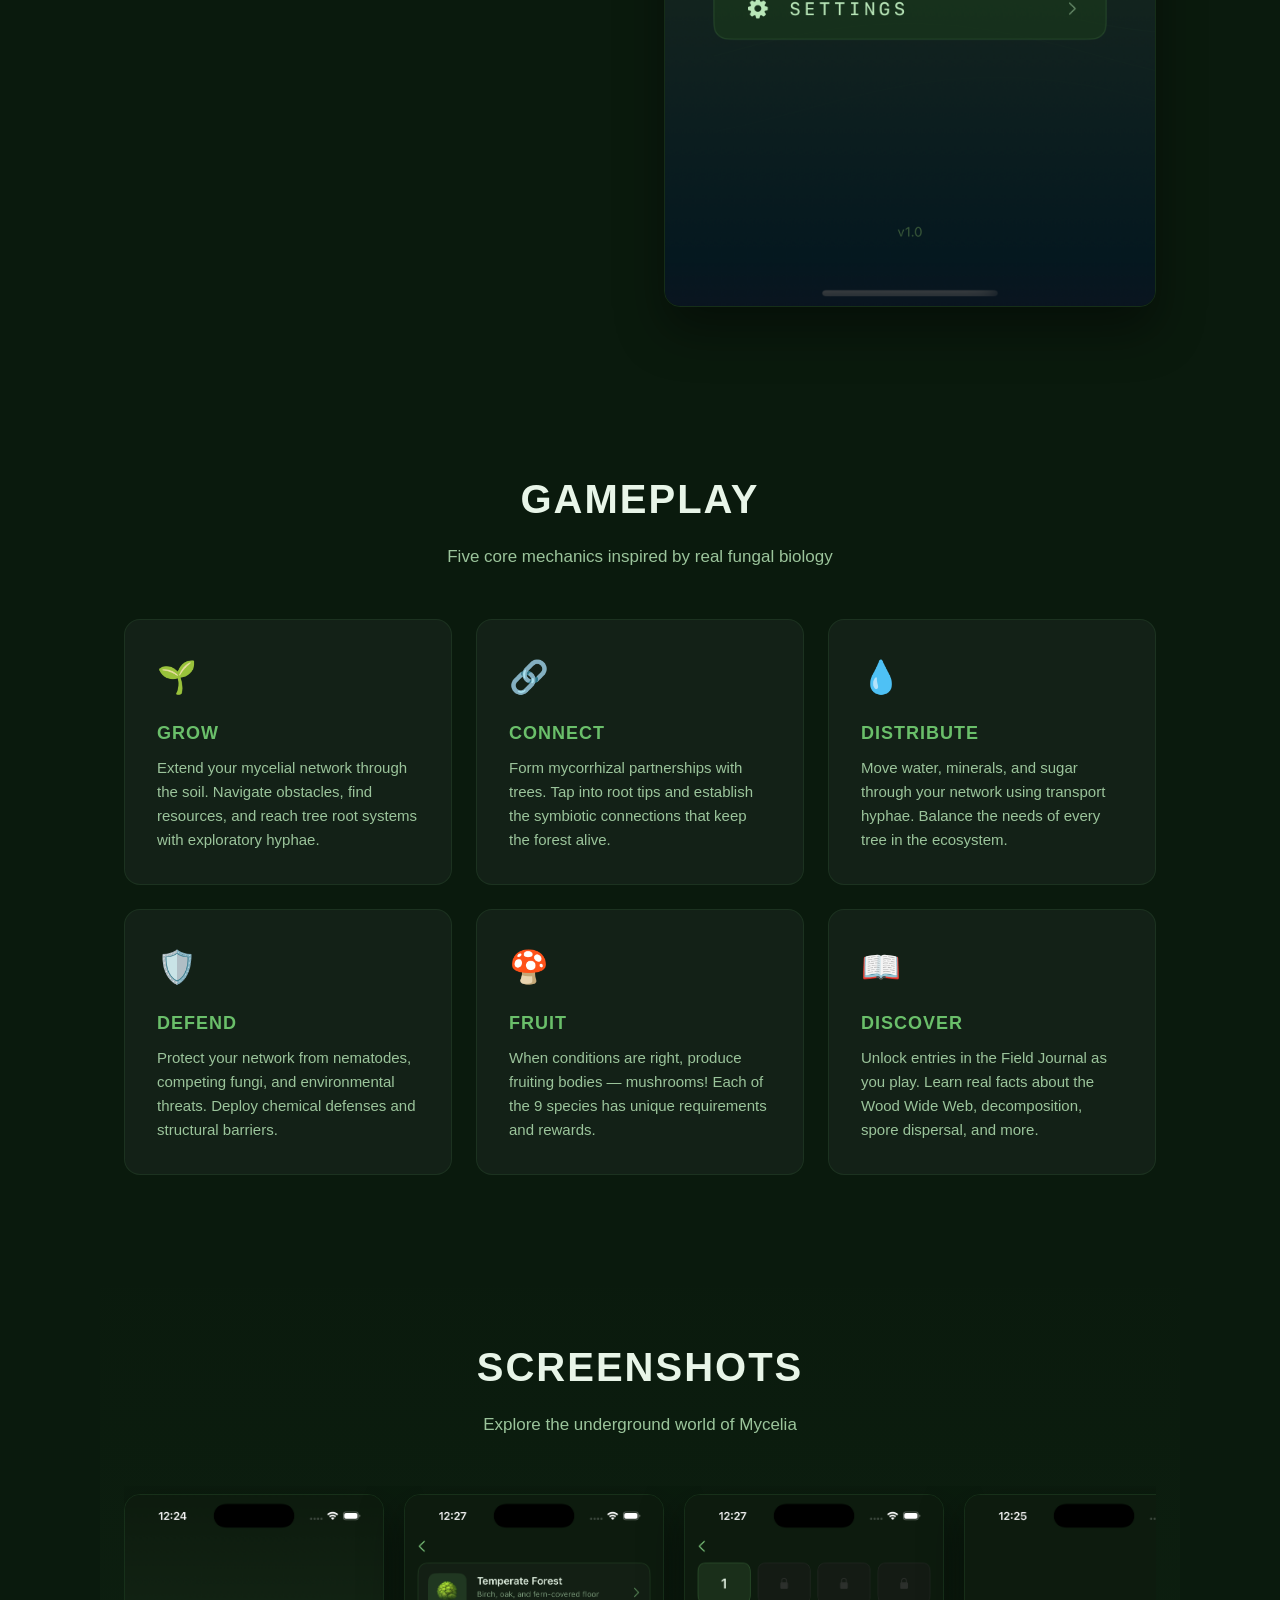
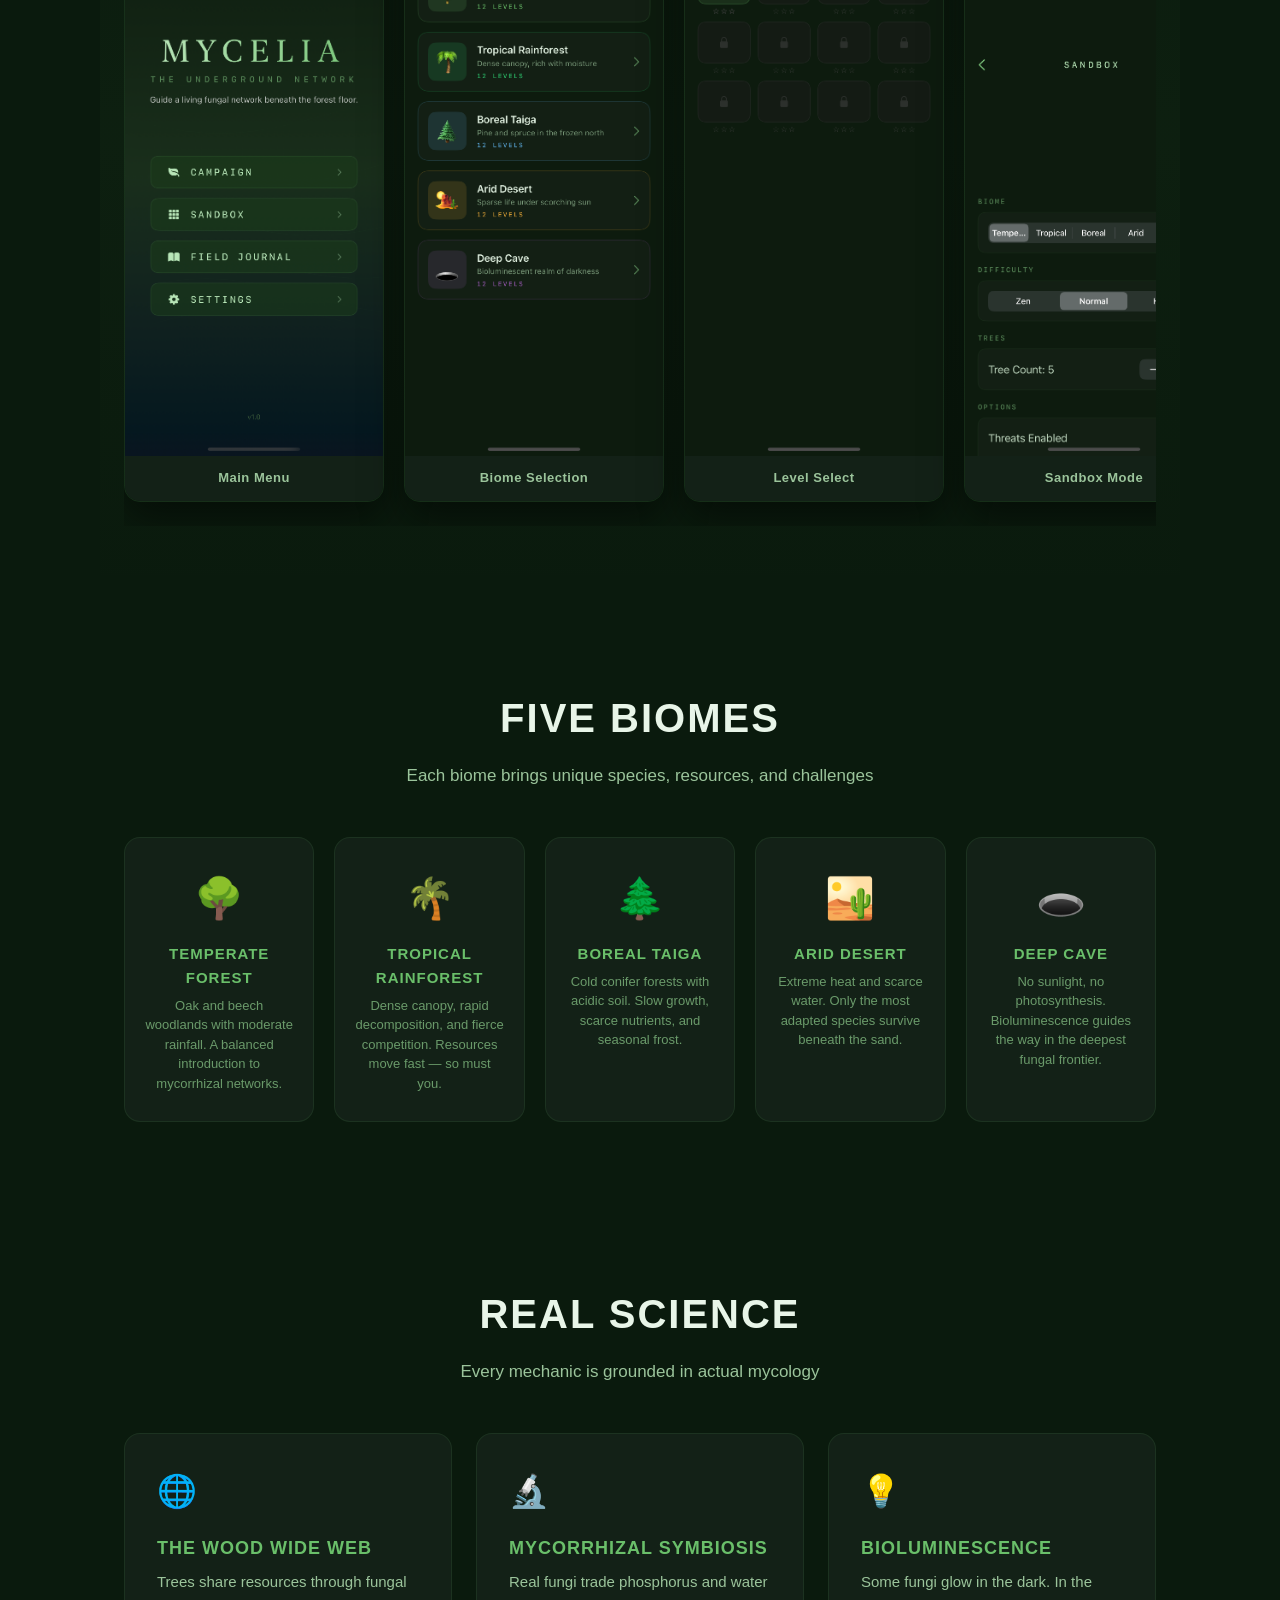
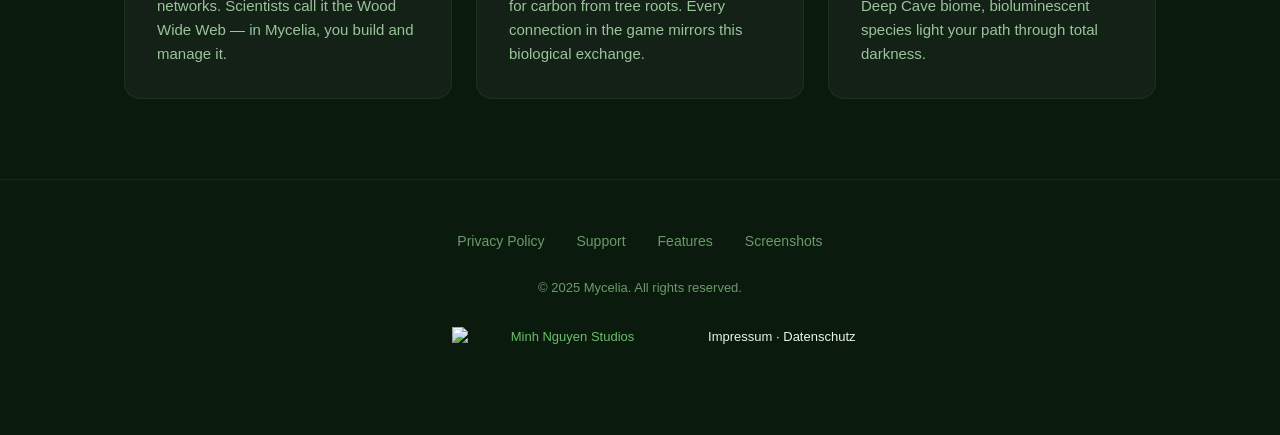
==== commit 68dd77d5: "Studio-Logo größer und präsenter" ====
--- a/docs/index.html
+++ b/docs/index.html
@@ -218,7 +218,7 @@
   </div>
 <!-- Minh Nguyen Studios -->
 <div class="minh-studio" style="clear:both;margin:20px auto 0;text-align:center;font-size:13px;line-height:1.6">
-<a href="https://minh.systems/" aria-label="Minh Nguyen Studios" style="display:inline-block"><img src="https://minh.systems/brand/minh_studios_wortmarke_dunkel.svg" alt="Minh Nguyen Studios" width="160" height="40" style="display:block;margin:0 auto;width:160px;height:auto;border:0"></a>
+<a href="https://minh.systems/" aria-label="Minh Nguyen Studios" style="display:inline-block"><img src="https://minh.systems/brand/minh_studios_wortmarke_dunkel.svg" alt="Minh Nguyen Studios" width="280" height="70" style="display:block;margin:8px auto 4px;width:280px;max-width:80%;height:auto;border:0"></a>
 <a href="https://minh.systems/impressum/" style="color:inherit">Impressum</a> · <a href="https://minh.systems/datenschutz/" style="color:inherit">Datenschutz</a>
 </div>
 </footer>
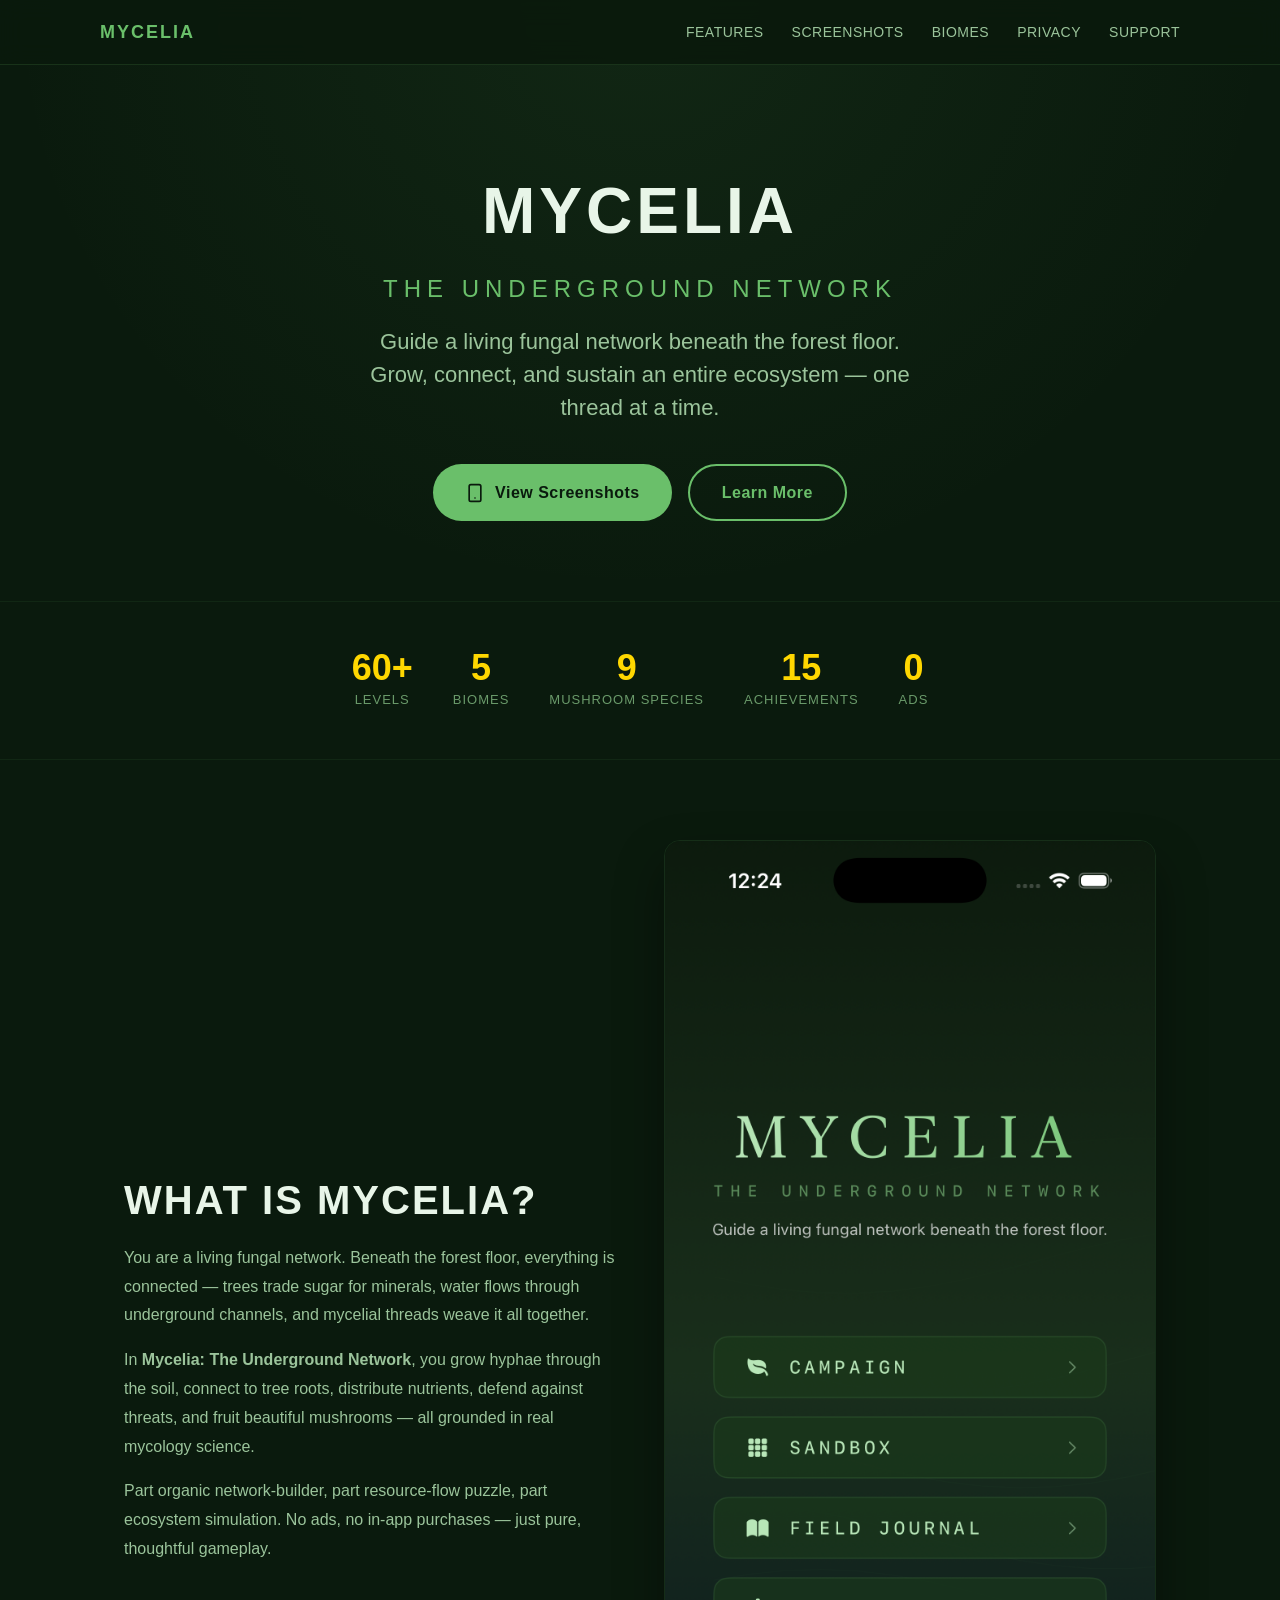
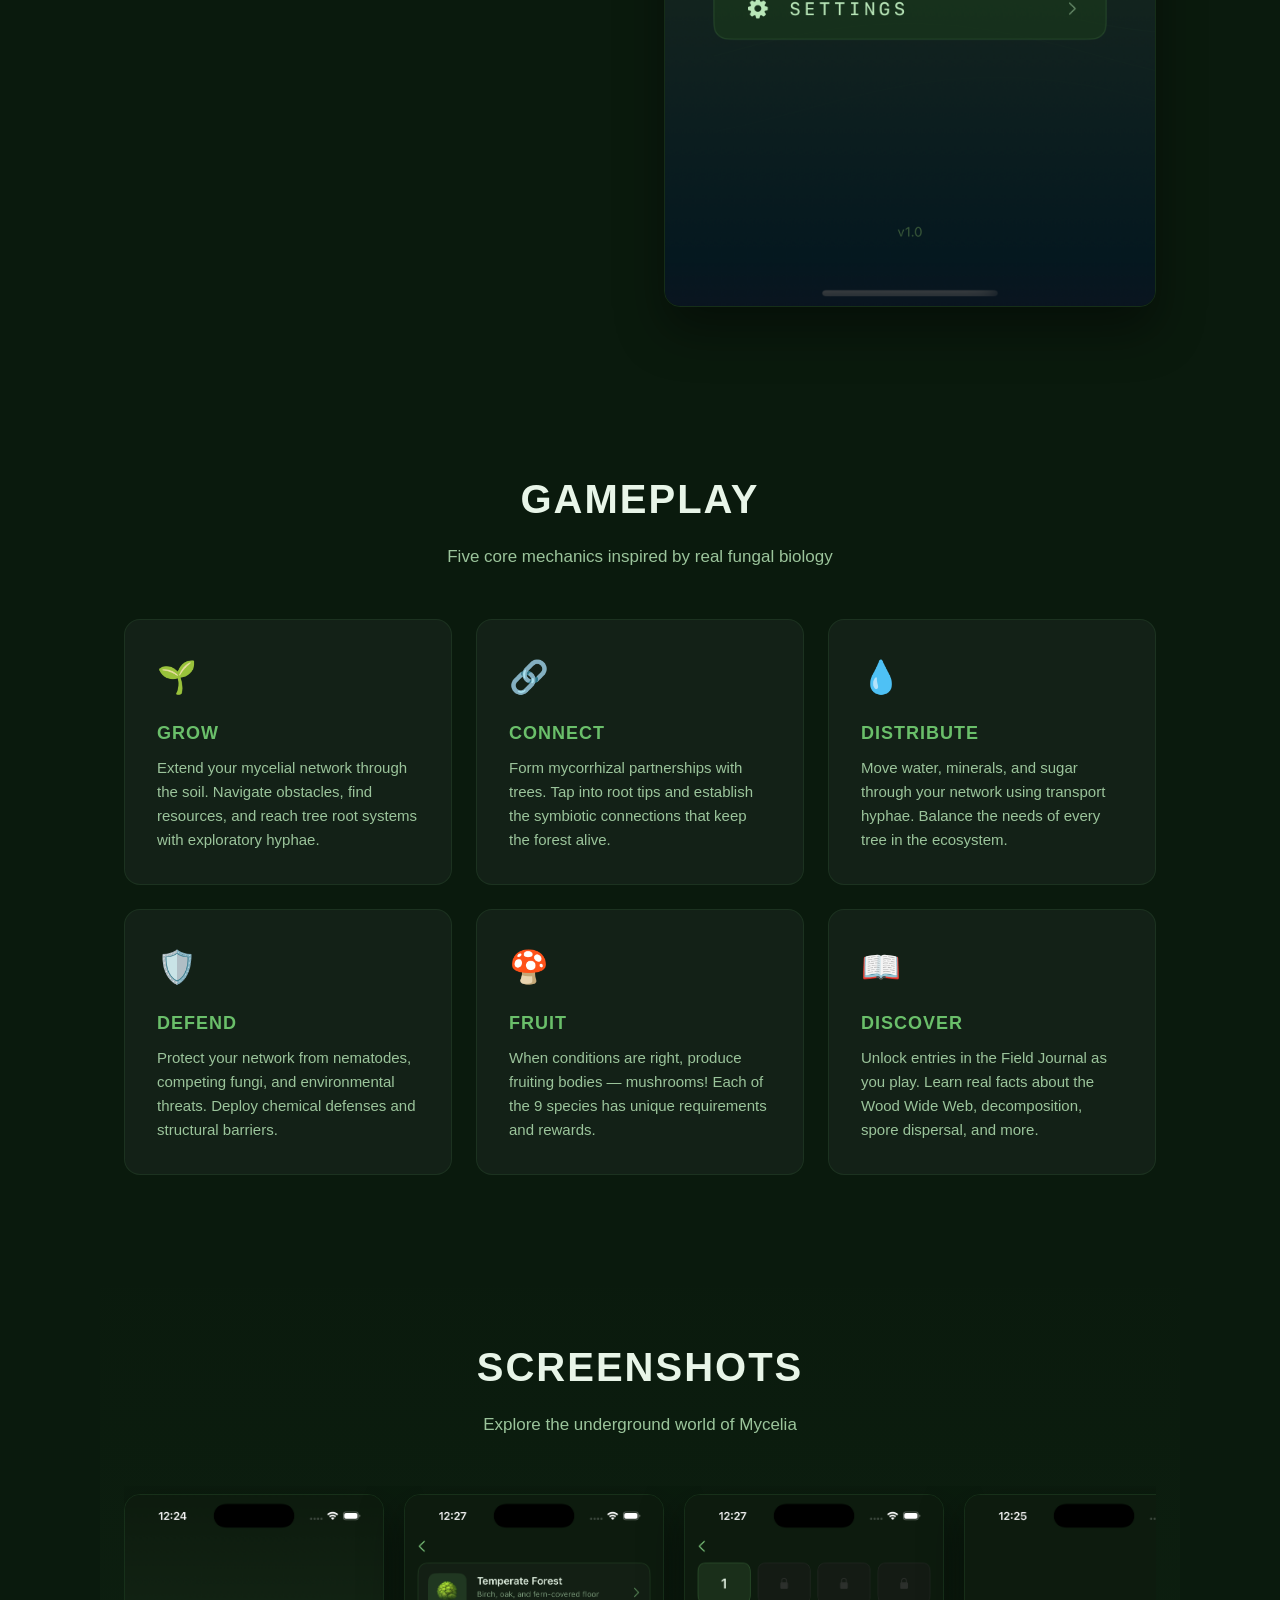
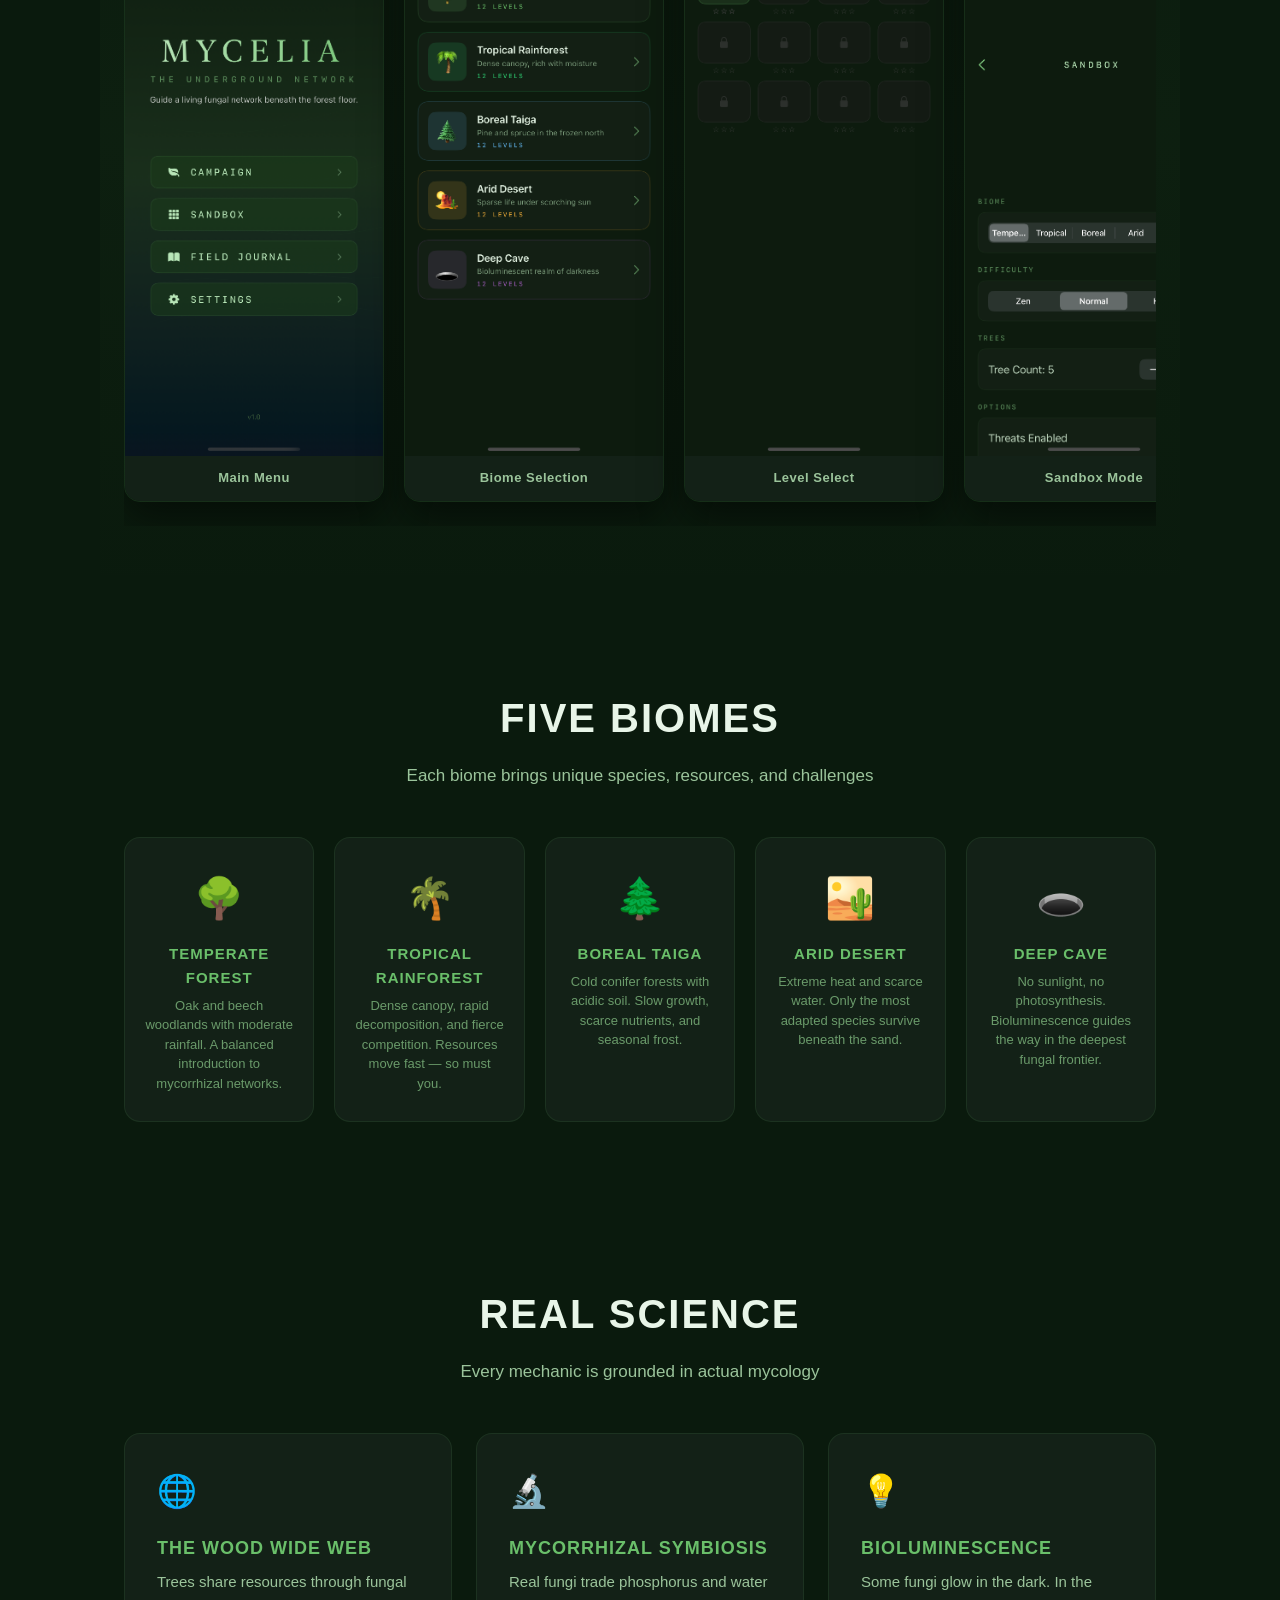
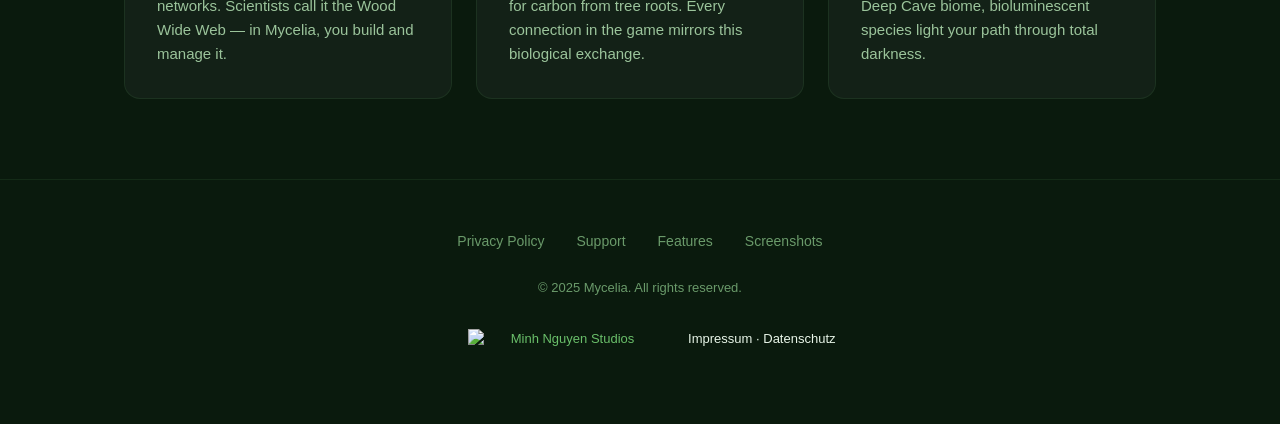
==== commit 818e2cd4: "Studio-Logo: Weißraum entfernt, größer" ====
--- a/docs/index.html
+++ b/docs/index.html
@@ -218,7 +218,7 @@
   </div>
 <!-- Minh Nguyen Studios -->
 <div class="minh-studio" style="clear:both;margin:20px auto 0;text-align:center;font-size:13px;line-height:1.6">
-<a href="https://minh.systems/" aria-label="Minh Nguyen Studios" style="display:inline-block"><img src="https://minh.systems/brand/minh_studios_wortmarke_dunkel.svg" alt="Minh Nguyen Studios" width="280" height="70" style="display:block;margin:8px auto 4px;width:280px;max-width:80%;height:auto;border:0"></a>
+<a href="https://minh.systems/" aria-label="Minh Nguyen Studios" style="display:inline-block"><img src="https://minh.systems/brand/minh_studios_wortmarke_dunkel.svg" alt="Minh Nguyen Studios" width="240" height="52" style="display:block;margin:10px auto 6px;width:240px;max-width:80%;height:auto;border:0"></a>
 <a href="https://minh.systems/impressum/" style="color:inherit">Impressum</a> · <a href="https://minh.systems/datenschutz/" style="color:inherit">Datenschutz</a>
 </div>
 </footer>
